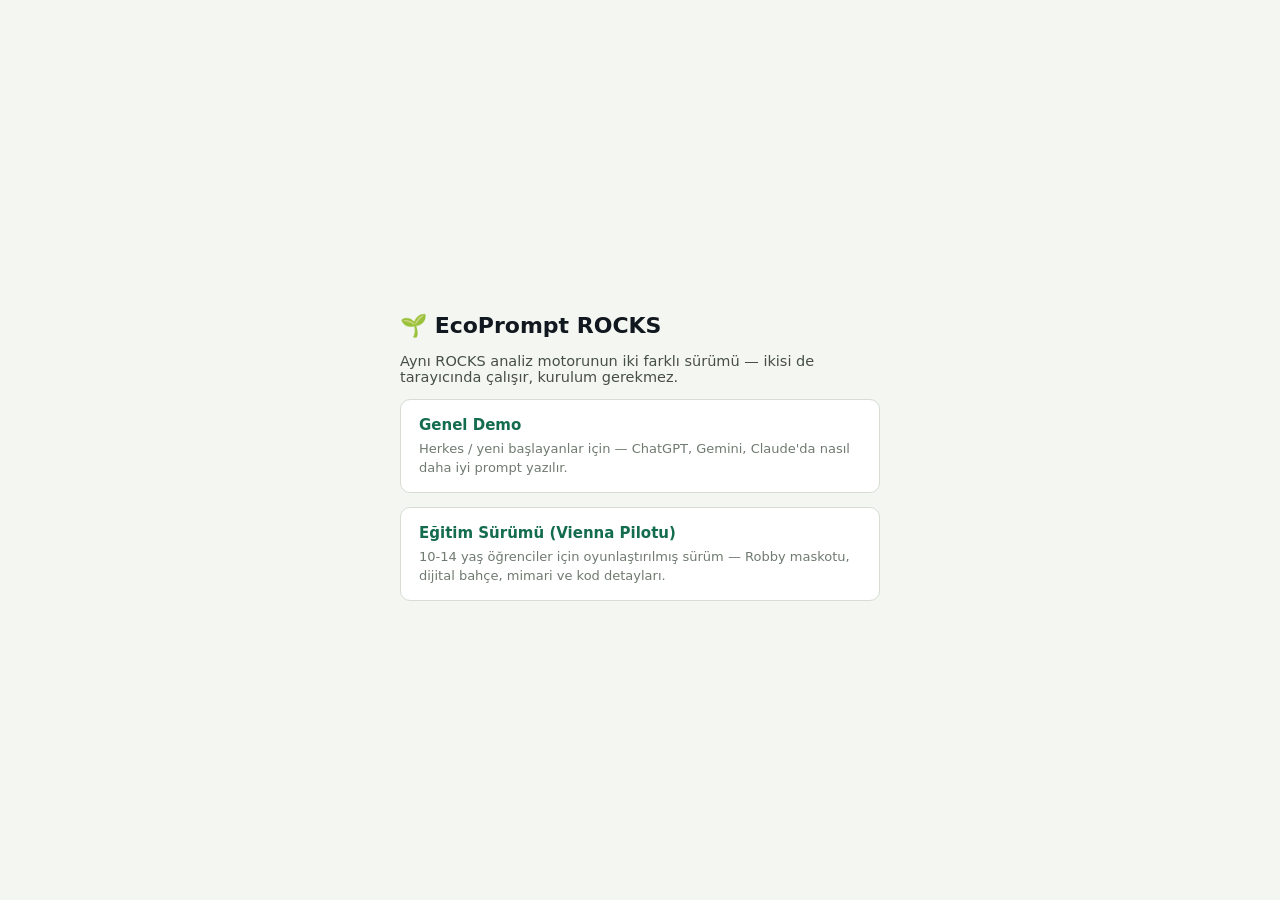
==== index.html @ 796d17db "Add files via upload" ====
<!doctype html>
<html lang="tr">
<head>
  <meta charset="utf-8" />
  <title>EcoPrompt ROCKS — Demolar</title>
  <style>
    body {
      margin: 0; min-height: 100vh; display: flex; align-items: center; justify-content: center;
      font-family: "Segoe UI", system-ui, sans-serif; background: #f4f6f1; color: #12181f;
    }
    .wrap { max-width: 480px; padding: 32px 24px; }
    h1 { font-size: 22px; margin-bottom: 6px; }
    p { color: #454f47; font-size: 14.5px; }
    .card {
      display: block; margin-top: 14px; padding: 16px 18px; border-radius: 10px;
      border: 1px solid #d7ddd2; background: #fff; text-decoration: none; color: #12181f;
    }
    .card:hover { border-color: #146c4e; }
    .card strong { display: block; font-size: 15px; margin-bottom: 4px; color: #146c4e; }
    .card span { font-size: 13px; color: #6f7a70; }
  </style>
</head>
<body>
  <div class="wrap">
    <h1>🌱 EcoPrompt ROCKS</h1>
    <p>Aynı ROCKS analiz motorunun iki farklı sürümü — ikisi de tarayıcında çalışır, kurulum gerekmez.</p>

    <a class="card" href="general.html">
      <strong>Genel Demo</strong>
      <span>Herkes / yeni başlayanlar için — ChatGPT, Gemini, Claude'da nasıl daha iyi prompt yazılır.</span>
    </a>

    <a class="card" href="vienna.html">
      <strong>Eğitim Sürümü (Vienna Pilotu)</strong>
      <span>10-14 yaş öğrenciler için oyunlaştırılmış sürüm — Robby maskotu, dijital bahçe, mimari ve kod detayları.</span>
    </a>
  </div>
</body>
</html>
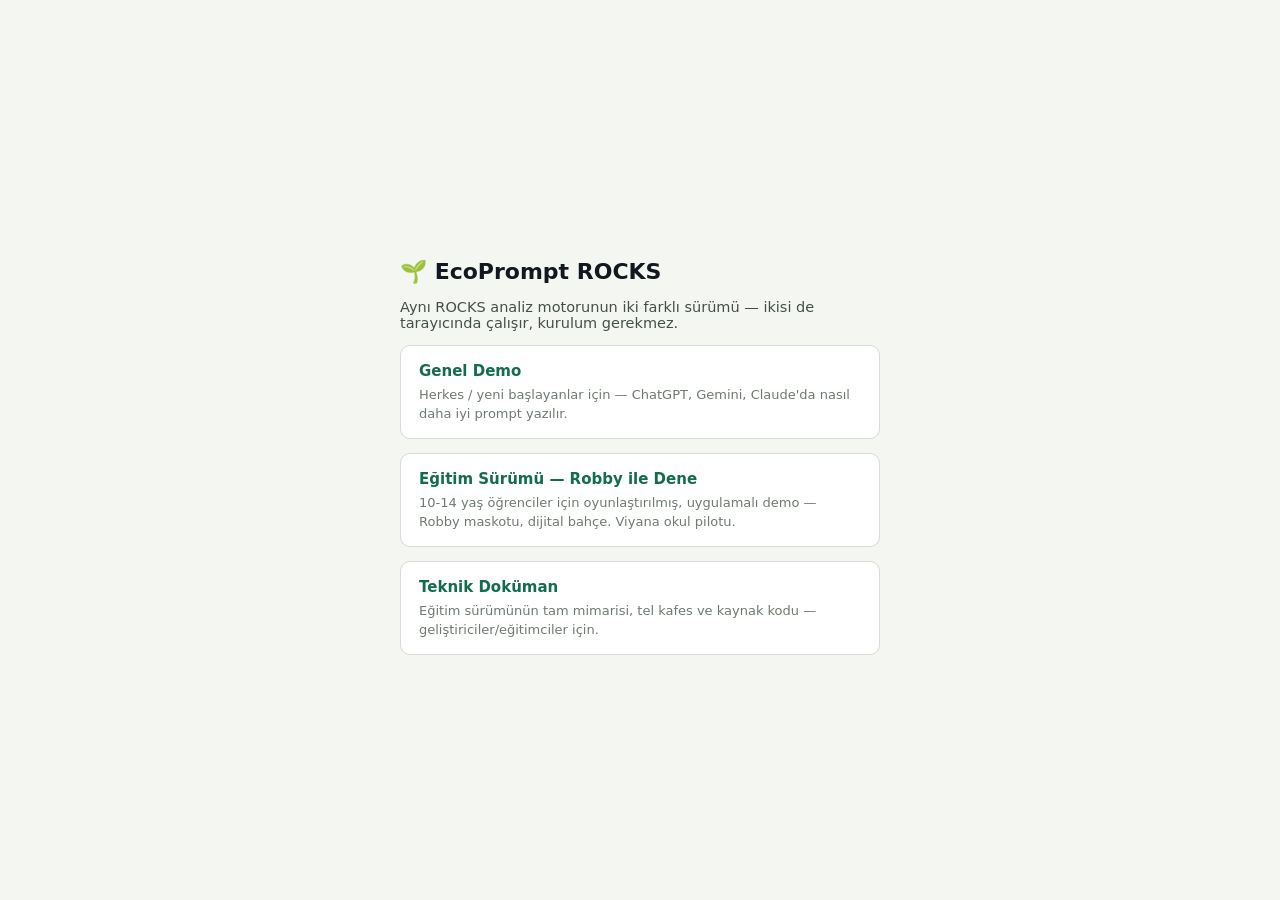
==== commit 2c5da4a1: "Add files via upload" ====
--- a/index.html
+++ b/index.html
@@ -30,9 +30,14 @@
       <span>Herkes / yeni başlayanlar için — ChatGPT, Gemini, Claude'da nasıl daha iyi prompt yazılır.</span>
     </a>
 
+    <a class="card" href="education.html">
+      <strong>Eğitim Sürümü — Robby ile Dene</strong>
+      <span>10-14 yaş öğrenciler için oyunlaştırılmış, uygulamalı demo — Robby maskotu, dijital bahçe. Viyana okul pilotu.</span>
+    </a>
+
     <a class="card" href="vienna.html">
-      <strong>Eğitim Sürümü (Vienna Pilotu)</strong>
-      <span>10-14 yaş öğrenciler için oyunlaştırılmış sürüm — Robby maskotu, dijital bahçe, mimari ve kod detayları.</span>
+      <strong>Teknik Doküman</strong>
+      <span>Eğitim sürümünün tam mimarisi, tel kafes ve kaynak kodu — geliştiriciler/eğitimciler için.</span>
     </a>
   </div>
 </body>
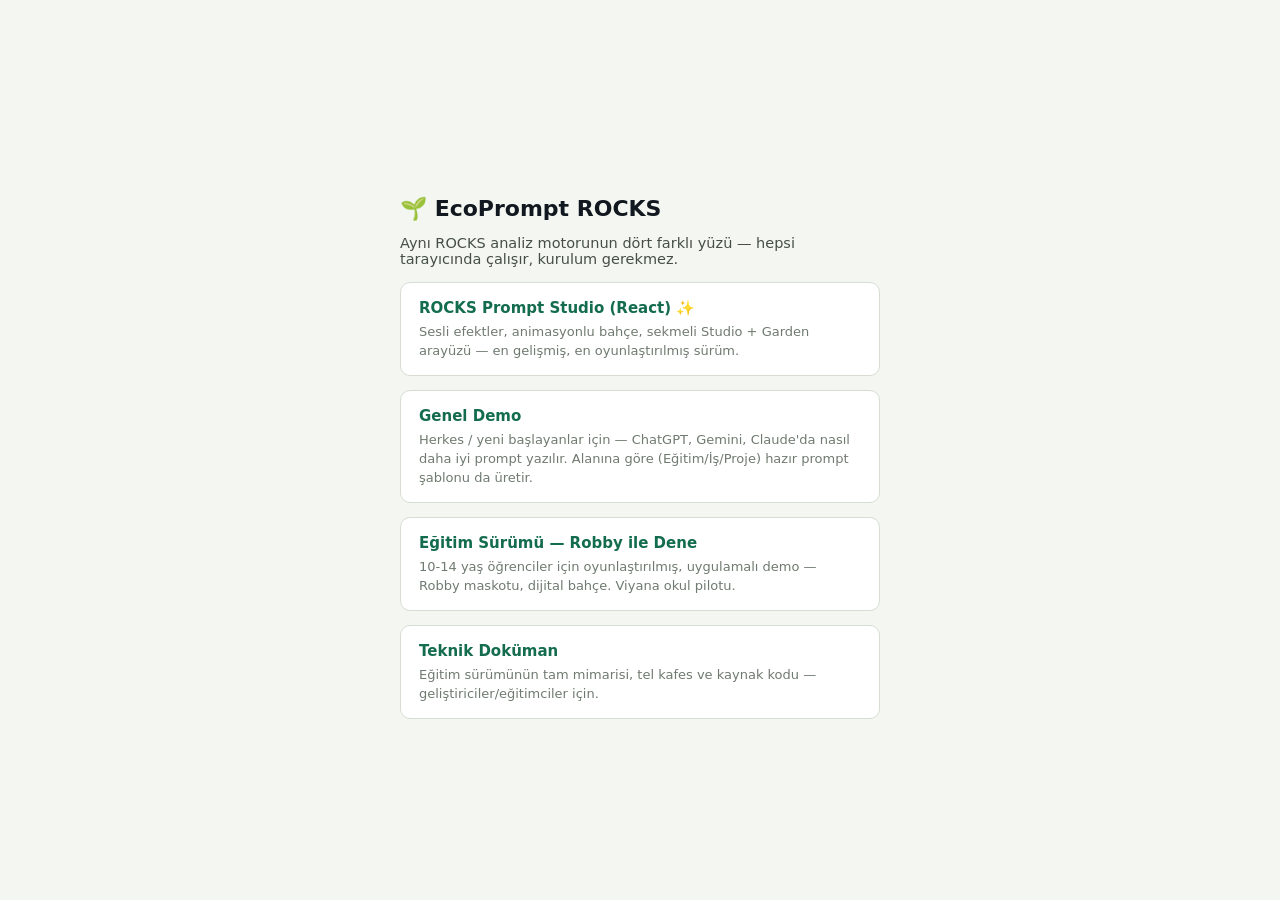
==== commit 6a732fd6: "Add files via upload" ====
--- a/index.html
+++ b/index.html
@@ -23,11 +23,16 @@
 <body>
   <div class="wrap">
     <h1>🌱 EcoPrompt ROCKS</h1>
-    <p>Aynı ROCKS analiz motorunun iki farklı sürümü — ikisi de tarayıcında çalışır, kurulum gerekmez.</p>
+    <p>Aynı ROCKS analiz motorunun dört farklı yüzü — hepsi tarayıcında çalışır, kurulum gerekmez.</p>
+
+    <a class="card" href="studio/">
+      <strong>ROCKS Prompt Studio (React) ✨</strong>
+      <span>Sesli efektler, animasyonlu bahçe, sekmeli Studio + Garden arayüzü — en gelişmiş, en oyunlaştırılmış sürüm.</span>
+    </a>
 
     <a class="card" href="general.html">
       <strong>Genel Demo</strong>
-      <span>Herkes / yeni başlayanlar için — ChatGPT, Gemini, Claude'da nasıl daha iyi prompt yazılır.</span>
+      <span>Herkes / yeni başlayanlar için — ChatGPT, Gemini, Claude'da nasıl daha iyi prompt yazılır. Alanına göre (Eğitim/İş/Proje) hazır prompt şablonu da üretir.</span>
     </a>
 
     <a class="card" href="education.html">
